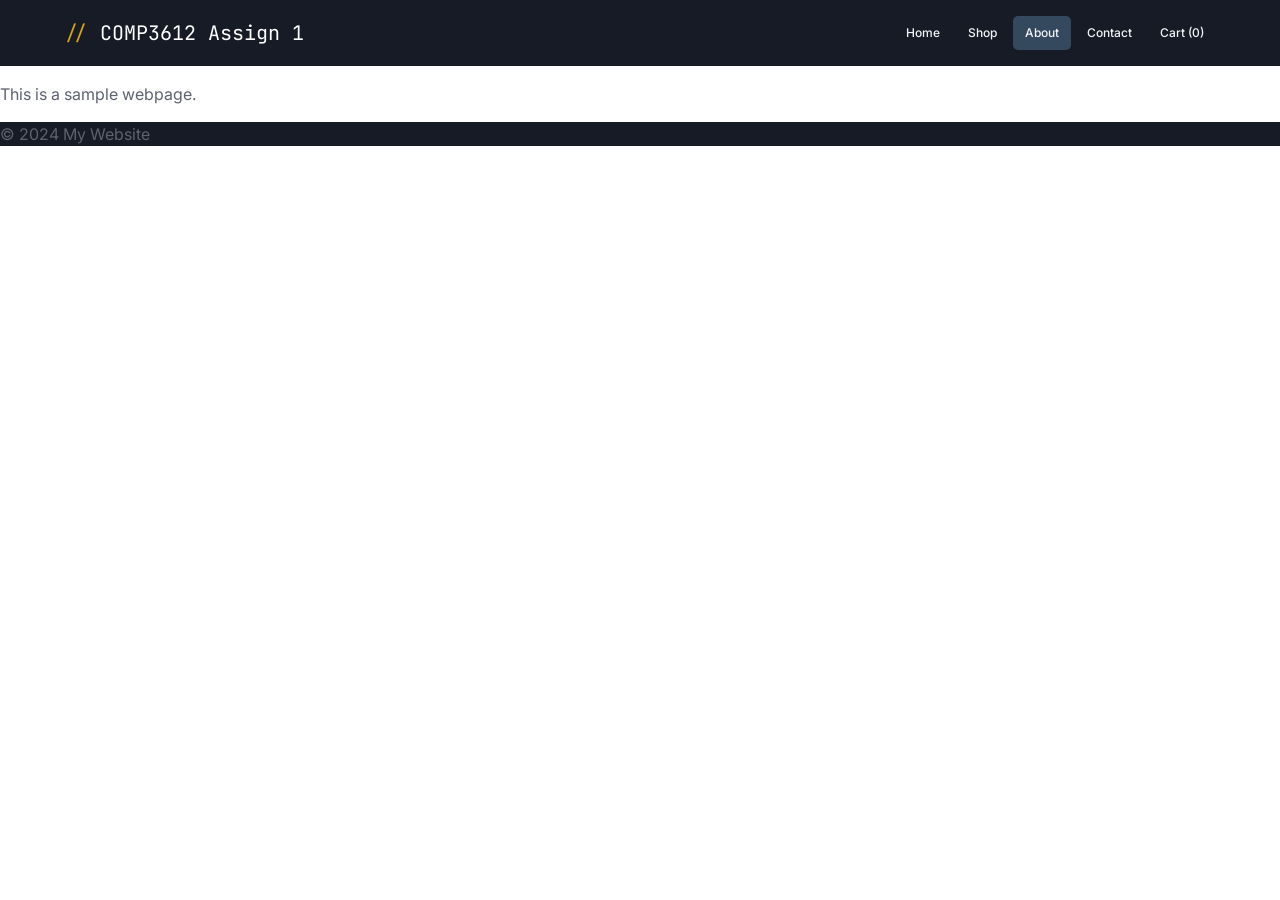
==== about.html @ 631d1401 "header complete" ====
<!DOCTYPE html>
<html lang="en">  

<head>
    <meta charset="utf-8">
    <meta name="viewport" content="width=device-width, initial-scale=1.0">
    <title>Fashion for Computer Scientists</title>

    <!-- Google Fonts -->
    <link rel="preconnect" href="https://fonts.googleapis.com">
    <link rel="preconnect" href="https://fonts.gstatic.com" crossorigin>
    <link href="https://fonts.googleapis.com/css2?family=Inter:wght@400;500;600&family=JetBrains+Mono&family=Source+Serif+4:wght@600&display=swap" rel="stylesheet">

    <link rel="stylesheet" href="styles.css">
</head>

<body>
    <header class="site-header">
        <div class = "container">
            <p class="logo"><span class="logo-slashes">// </span>COMP3612 Assign 1</p>
            <nav class="site-nav">
                <ul>
                    <li><a href="index.html" >Home</a></li>
                    <li><a href="#">Shop</a></li>
                    <li><a href="about.html" aria-current="page">About</a></li>
                    <li><a href="#">Contact</a></li>
                    <li><a href="#">Cart (0)</a></li>
                </ul>
            </nav>
        </div>
    </header>
    
    <main>
        <p>This is a sample webpage.</p>
    </main>

    <footer>
        <p>&copy; 2024 My Website</p>
    </footer>
</body>

</html>
---- styles.css ----
/* Google Fonts: https://fonts.google.com (Inter, JetBrains Mono, Source Serif 4) */

:root {
    --blue-black: #11111A;
    --darkest-blue: #171B26;
    --dark-blue: #272D3F;
    --medium-blue: #2B3040;
    --lighter-blue: #34495E;
    --blue-gray: #A7ACC1;
    --medium-gray: #5D626E;
    --lightest-gray: #F3F4F7;
    --white: #FFFFFF;
    --emphasis-yellow: #D6A419;
    --complimentary-green: #206557;
}

*, *::before, *::after {
    box-sizing: border-box;
}

body {
    margin: 0;
    font-family: "Inter", Arial, sans-serif;
    line-height: 1.5;
    color: var(--medium-gray);
}

h1, h2 {
     margin: 0;
    font-family: "Source Serif 4", Georgia, "Times New Roman", serif;;
    line-height: 1.2;
}

h3 {
    margin: 0;
}

ul {
    list-style: none; margin: 0; padding: 0;
}

a {
    text-decoration: none;
}

.container {
    max-width: 1200px;
    margin: 0 auto;
    padding: 0 1.5rem;
}

.site-header {
    background-color: var(--darkest-blue);
}

.site-header .container {
    display: flex;
    align-items: center;
    justify-content: space-between;    /* separates elements inside container */
    
    padding-top: 1rem;
    padding-bottom: 1rem;
}

.logo {
    margin: 0;
    font-family: "JetBrains Mono", "Courier New", monospace;
    font-size: 1.25rem;
    color: var(--white);
}

.logo-slashes {
    color: var(--emphasis-yellow);
}

.site-nav ul {
    display: flex;
    gap: 0.25rem;                    /* space between nav links */
}

.site-nav a {
    display: block;                  /* to help with padding and border radius */
    padding: 0.5rem .75rem;
    font-size: 0.75em;
    font-weight: 500;
    color: var(--lightest-gray);
    border-radius: 5px;
}

.site-nav a[aria-current="page"] {
    background-color: var(--lighter-blue);
}

.site-nav a:hover {
    background-color: var(--emphasis-yellow);
}

footer {
    background-color: var(--darkest-blue);
}
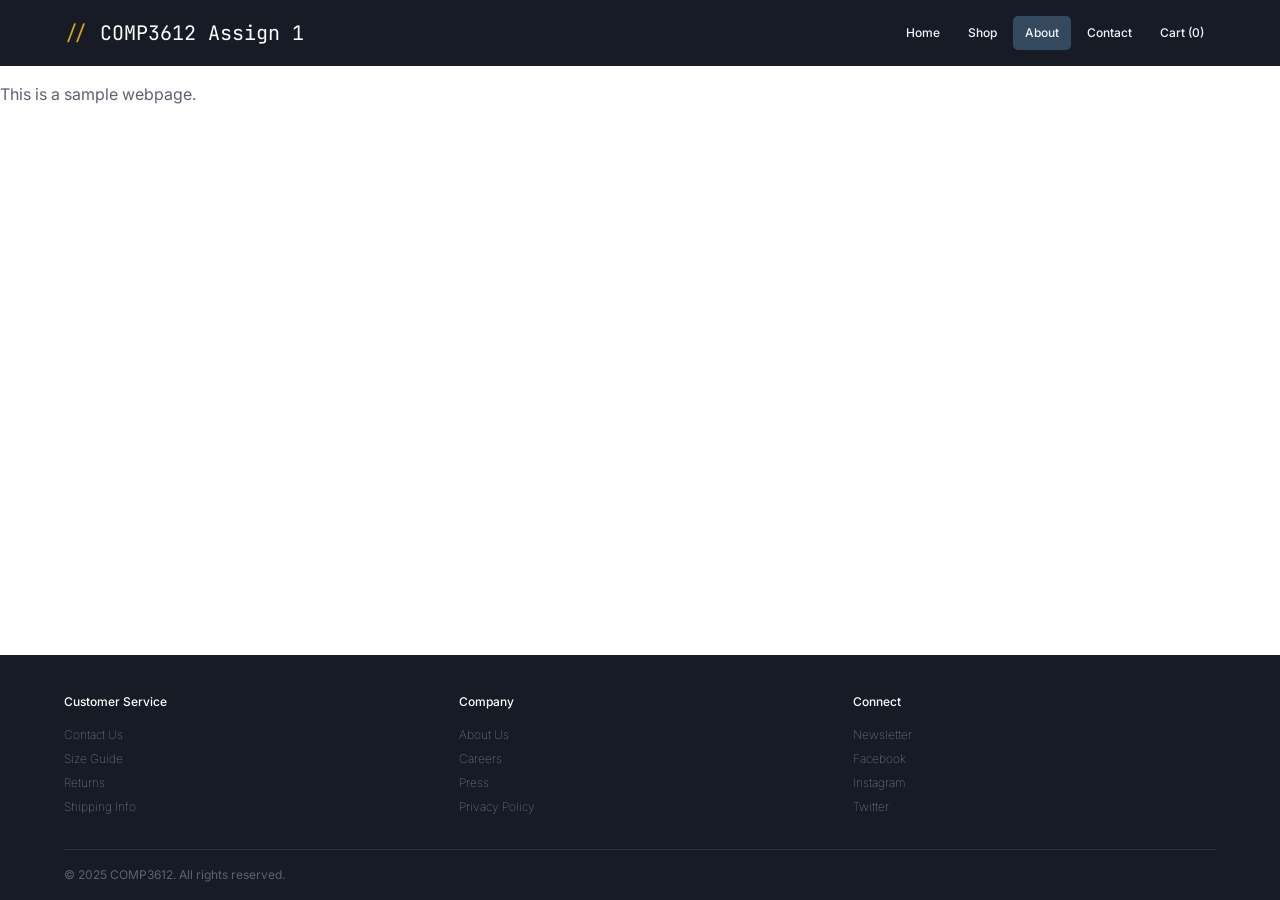
==== commit b3488893: "added footer to about and product pages and updated pg titles" ====
--- a/about.html
+++ b/about.html
@@ -4,7 +4,7 @@
 <head>
     <meta charset="utf-8">
     <meta name="viewport" content="width=device-width, initial-scale=1.0">
-    <title>Fashion for Computer Scientists</title>
+    <title>About COMP3612 Assign 1</title>
 
     <!-- Google Fonts -->
     <link rel="preconnect" href="https://fonts.googleapis.com">
@@ -34,8 +34,44 @@
         <p>This is a sample webpage.</p>
     </main>
 
-    <footer>
-        <p>&copy; 2024 My Website</p>
+    <footer class="site-footer">
+        <div class="container">
+            <div class="footer-columns">
+                <section class="footer-column">
+                    <h2>Customer Service</h2>
+                    <ul>
+                        <li><a href="#">Contact Us</a></li>
+                        <li><a href="#">Size Guide</a></li>
+                        <li><a href="#">Returns</a></li>
+                        <li><a href="#">Shipping Info</a></li>
+                    </ul>
+                </section>
+
+                <section class="footer-column">
+                    <h2>Company</h2>
+                    <ul>
+                        <li><a href="#">About Us</a></li>
+                        <li><a href="#">Careers</a></li>
+                        <li><a href="#">Press</a></li>
+                        <li><a href="#">Privacy Policy</a></li>
+                    </ul>
+                </section>
+
+                <section class="footer-column">
+                    <h2>Connect</h2>
+                    <ul>
+                        <li><a href="#">Newsletter</a></li>
+                        <li><a href="#">Facebook</a></li>
+                        <li><a href="#">Instagram</a></li>
+                        <li><a href="#">Twitter</a></li>
+                    </ul>
+                </section>
+            </div>
+
+            <p class = "copyright">
+                &copy; 2025 COMP3612. All rights reserved.
+            </p>
+        </div>
     </footer>
 </body>
 
--- a/styles.css
+++ b/styles.css
@@ -23,11 +23,15 @@
     font-family: "Inter", Arial, sans-serif;
     line-height: 1.5;
     color: var(--medium-gray);
+
+    display: grid;
+    grid-template-rows: auto 1fr auto;   /* 1fr will make main content fill available space */
+    min-height: 100vh;                   /* makes the bodyat least the full window height */
 }
 
 h1, h2 {
      margin: 0;
-    font-family: "Source Serif 4", Georgia, "Times New Roman", serif;;
+    font-family: "Source Serif 4", Georgia, "Times New Roman", serif;
     line-height: 1.2;
 }
 
@@ -95,6 +99,40 @@
     background-color: var(--emphasis-yellow);
 }
 
-footer {
+.site-footer {
     background-color: var(--darkest-blue);
+    color: var(--medium-gray);
+    padding: 2.5rem 0 1.0rem;
+}
+
+.footer-columns {
+    display: grid;
+    grid-template-columns: repeat(3, 1fr);
+    gap: 2rem;
+}
+
+.footer-column h2 {
+    font-family: "Inter", Arial, sans-serif;
+    font-size: .75rem;
+    font-weight: 500;
+    color: var(--white);
+    margin-bottom: .75rem;
+}
+
+.footer-column a {
+    font-size: .75rem;
+    font-weight: 100;
+    color: var(--blue-gray);
+}
+
+.footer-column a:hover {
+    color: var(--emphasis-yellow);
+}
+
+.copyright {
+    border-top: 1px solid var(--medium-blue);
+    font-size: .75rem;
+    color: var(--medium-gray);
+    margin: 2rem 0 0;
+    padding-top: 1rem;
 }
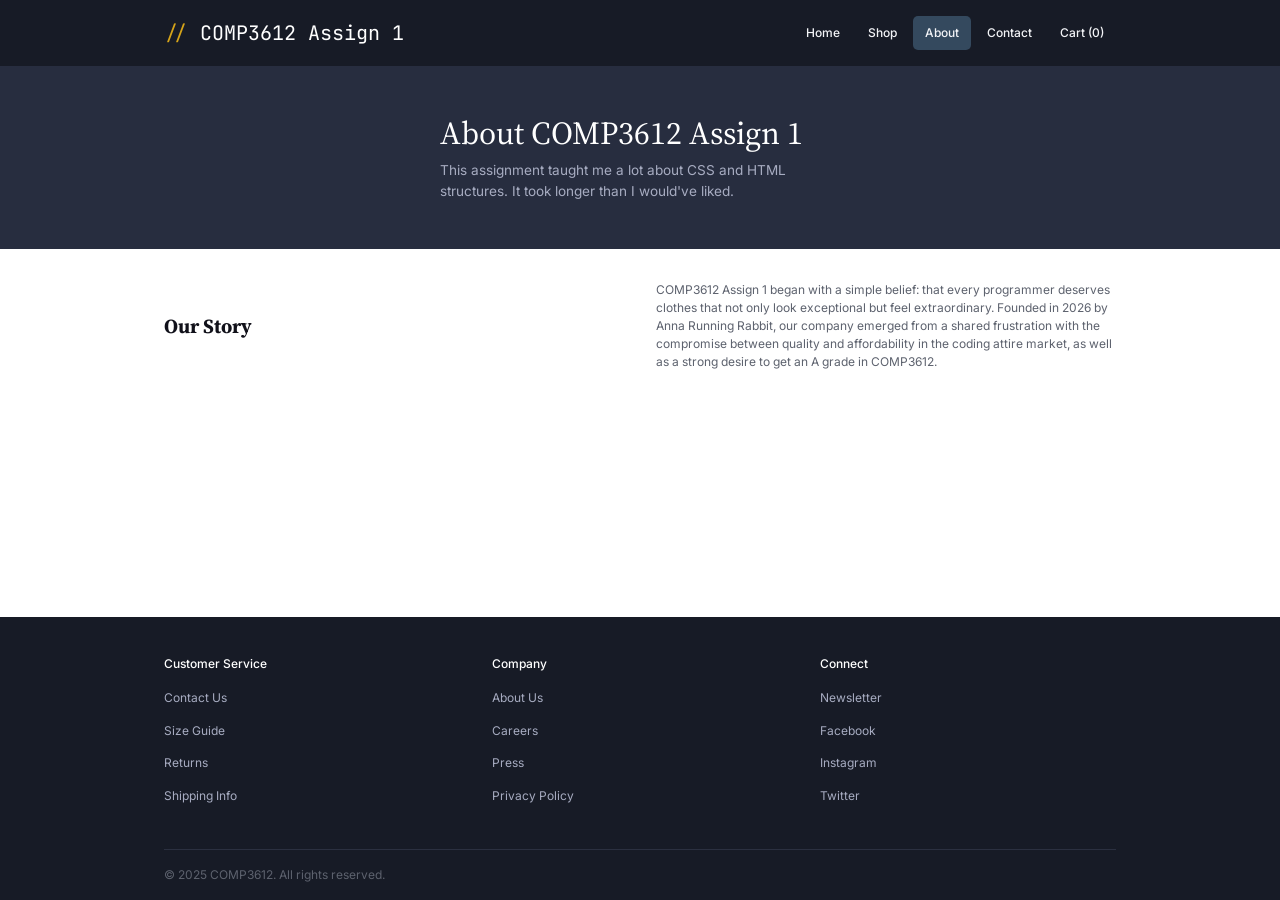
==== commit d3073ff0: "working on about page" ====
--- a/about.html
+++ b/about.html
@@ -9,9 +9,25 @@
     <!-- Google Fonts -->
     <link rel="preconnect" href="https://fonts.googleapis.com">
     <link rel="preconnect" href="https://fonts.gstatic.com" crossorigin>
-    <link href="https://fonts.googleapis.com/css2?family=Inter:wght@400;500;600&family=JetBrains+Mono&family=Source+Serif+4:wght@600&display=swap" rel="stylesheet">
+    <link href="https://fonts.googleapis.com/css2?family=Inter:wght@400;500;600&family=JetBrains+Mono&family=Source+Serif+4:wght@400;600&display=swap" rel="stylesheet">
 
     <link rel="stylesheet" href="styles.css">
+
+    <!-- 
+    IMAGE ATTRIBUTIONS & CITATIONS
+    -------------------------------------------------------------------------------------------------------------------
+    All product images in this project were generated using Google Gemini AI (October 2026) using the provided
+    assignment images, and the following prompt: 
+        "Can you create a female clothing article equivalent image to the one I've provided? Your created image should
+         be the same size and color scheme, with the same category of clothing (ex. sweater should stay a sweater,
+         shoes should stay shoes, etc.). But, the product should be updated to what would be sold in the female
+         category of the store."
+
+    1. 003-small-front.png  -> sweater
+    2. 008-small-front.png  -> shoes
+    3. 011-small-front.png  -> skirt
+    4. 009-small-front.png  -> cardigan
+    -->
 </head>
 
 <body>
@@ -20,7 +36,7 @@
             <p class="logo"><span class="logo-slashes">// </span>COMP3612 Assign 1</p>
             <nav class="site-nav">
                 <ul>
-                    <li><a href="index.html" >Home</a></li>
+                    <li><a href="index.html">Home</a></li>
                     <li><a href="#">Shop</a></li>
                     <li><a href="about.html" aria-current="page">About</a></li>
                     <li><a href="#">Contact</a></li>
@@ -31,7 +47,22 @@
     </header>
     
     <main>
-        <p>This is a sample webpage.</p>
+        <section class="about-banner">
+            <div class="container">
+                <div class="about-banner-content">
+                    <h1> About COMP3612 Assign 1</h1>
+                    <p>This assignment taught me a lot about CSS and HTML structures. It took longer than I would've liked.</p>
+                </div>
+            </div>
+        </section>
+
+        <section class="story-section about-para">
+            <div class="container story-layout">
+                <h2>Our Story</h2>
+                <p>COMP3612 Assign 1 began with a simple belief: that every programmer deserves clothes that not only look exceptional but feel extraordinary. Founded in 2026 by Anna Running Rabbit, our company emerged from a shared frustration with the compromise between quality and affordability in the coding attire market, as well as a strong desire to get an A grade in COMP3612.</p>
+            </div>
+        </section>
+
     </main>
 
     <footer class="site-footer">
--- a/styles.css
+++ b/styles.css
@@ -8,6 +8,7 @@
     --lighter-blue: #34495E;
     --blue-gray: #A7ACC1;
     --medium-gray: #5D626E;
+    --light-gray: #DADDE3;
     --lightest-gray: #F3F4F7;
     --white: #FFFFFF;
     --emphasis-yellow: #D6A419;
@@ -21,16 +22,18 @@
 body {
     margin: 0;
     font-family: "Inter", Arial, sans-serif;
+    font-size: 0.85rem;
     line-height: 1.5;
     color: var(--medium-gray);
 
     display: grid;
+    grid-template-columns: 100%;  /* ensures the columns don't get wider than the page */
     grid-template-rows: auto 1fr auto;   /* 1fr will make main content fill available space */
     min-height: 100vh;                   /* makes the bodyat least the full window height */
 }
 
 h1, h2 {
-     margin: 0;
+    margin: 0;
     font-family: "Source Serif 4", Georgia, "Times New Roman", serif;
     line-height: 1.2;
 }
@@ -48,11 +51,12 @@
 }
 
 .container {
-    max-width: 1200px;
+    max-width: 1000px;
     margin: 0 auto;
     padding: 0 1.5rem;
 }
 
+/* ----Header styles------------------------------------------------------------------------------------------------ */
 .site-header {
     background-color: var(--darkest-blue);
 }
@@ -85,7 +89,7 @@
 .site-nav a {
     display: block;                  /* to help with padding and border radius */
     padding: 0.5rem .75rem;
-    font-size: 0.75em;
+    font-size: 0.75rem;
     font-weight: 500;
     color: var(--lightest-gray);
     border-radius: 5px;
@@ -99,6 +103,7 @@
     background-color: var(--emphasis-yellow);
 }
 
+/* ----Footer styles------------------------------------------------------------------------------------------------ */
 .site-footer {
     background-color: var(--darkest-blue);
     color: var(--medium-gray);
@@ -116,12 +121,15 @@
     font-size: .75rem;
     font-weight: 500;
     color: var(--white);
-    margin-bottom: .75rem;
+    margin-bottom: 1rem;
+}
+
+.footer-column li {
+    margin-bottom: 0.75rem;
 }
 
 .footer-column a {
-    font-size: .75rem;
-    font-weight: 100;
+    font-size: 0.75rem;
     color: var(--blue-gray);
 }
 
@@ -135,4 +143,219 @@
     color: var(--medium-gray);
     margin: 2rem 0 0;
     padding-top: 1rem;
+}
+
+/* ----Home banner styles------------------------------------------------------------------------------------------- */
+.home-banner {
+    position: relative;
+    overflow: hidden;
+    background-color: var(--dark-blue);
+    padding: 5rem 0;      /* top/bottom left/right */
+}
+
+.home-banner-content {
+    position: relative;
+    max-width: 25rem;
+    margin: 0 auto;           /* sets top/bottom to 0 and splits left/right evenly to center*/
+}
+
+.home-banner-content h1 {
+    font-size: 2.75rem;
+    font-weight: 400;
+    color: var(--white);
+}
+
+.home-banner-content p {
+    font-size: 0.85rem;
+    color: var(--blue-gray);
+    margin: 1rem 0 1.5rem;         /* top right/left bottom */
+}
+
+.shop-button {
+    font-size: 0.75rem;
+    font-weight: 600;
+    color: var(--blue-black);
+    display: inline-block;
+    background-color: var(--emphasis-yellow);
+    padding: 0.75rem 1.5rem;
+    border-radius: 3px;
+}
+
+.shop-button:hover {
+    background-color: var(--white);
+}
+
+/* ----Feature product styles--------------------------------------------------------------------------------------- */
+.feature-products {
+    background-color: var(--lightest-gray);
+    padding: 2.5rem 0;
+}
+
+.feature-products h2 {
+    font-size: 1.25rem;
+    color: var(--blue-black);
+    margin-bottom: 1rem;
+}
+
+.product-list {
+    display: grid;
+    grid-template-columns: repeat(4, 1fr);    /* 4 equal columns */
+    gap: 1.5rem;
+}
+
+.product-card {
+    border: 1px solid var(--light-gray);
+    border-radius: 5px;
+}
+
+.product-card:hover {
+    border: 1px solid var(--blue-black);
+    border-radius: 5px;
+}
+
+.product-card figure {
+    border-top: 3px solid var(--complimentary-green);
+    margin: 0;
+    padding: 3rem 1.75rem;
+    border-radius: 5px;
+}
+
+.product-card:hover figure {
+    border-top-color: var(--emphasis-yellow);
+    border-radius: 5px;
+}
+
+.product-card img{
+    display: block;
+    width: 100%;
+    max-width: 180px;
+    height: auto;
+    margin: 0 auto;
+}
+
+.product-info {
+    padding: 1rem;
+    background-color: var(--white);
+    border-radius: 5px;
+}
+
+.product-info h3 {
+    font-size: 0.75rem;
+    color: var(--blue-black);
+}
+
+.product-price {
+    font-family: "JetBrains Mono", "Courier New", monospace;
+    font-size: 0.75rem;
+    color: var(--medium-gray);
+    margin: 0.25rem 0 0.75rem;
+}
+
+.details-button {
+    display: block;
+    color: var(--blue-black);
+    font-size: 0.75rem;
+    font-weight: 600;
+    text-align: center;
+    padding: 0.5rem;
+    border: 2px solid var(--blue-black);
+    border-radius: 3px;
+}
+
+.product-card:hover .details-button {
+    background-color: var(--blue-black);
+    color: var(--white);
+}
+
+/* ----Why us styles--------------------------------------------------------------------------------------- */
+.why-us {
+    padding: 2.5rem 0;
+    border-top:1px solid var(--light-gray);
+}
+
+.why-us h2 {
+    font-size: 1.5rem;
+    color: var(--blue-black);
+    margin-bottom: 1rem;
+}
+
+.why-us p {
+    max-width: 35rem;
+    margin: 0 0 1rem;
+}
+
+/* ----About banner styles------------------------------------------------------------------------------------------ */
+.about-banner {
+    position: relative;
+    background-color: var(--dark-blue);
+    padding: 3rem 0;
+}
+
+.about-banner-content{
+    max-width: 25rem;
+    margin: 0 auto;
+}
+
+.about-banner-content h1 {
+    font-size: 2rem;
+    font-weight: 400;
+    color: var(--white)
+}
+
+.about-banner-content p {
+    margin: 0.5rem 0 0;
+    color: var(--blue-gray);
+}
+
+* ----Our story styles----------------------------------------------------------------------------------------------- */
+.story-section {
+    padding: 2.5rem 0;
+    border-top: 1px solid var(--light-gray);
+    background-color: var(--lightest-gray);
+}
+
+.story-section h2 {
+    font-size: 1.25rem;
+    color: var(--blue-black);
+}
+
+.about-para {
+    padding: 2rem 0;
+}
+
+.story-layout {
+    display: grid;
+    grid-template-columns: 1fr 1fr;
+    gap: 2rem;
+    align-items: center;
+}
+
+.story-layout p {
+    font-size: 0.75rem;
+    margin: 0;
+}
+
+/* ----Media queries------------------------------------------------------------------------------------------------ */
+@media (max-width: 900px) {
+    .product-list {
+        grid-template-columns: repeat(2, 1fr);
+        max-width: 31.5rem;    /* two 15rem cards + 1.5rem gap */
+        margin: 0 auto;
+    }
+}
+
+@media (max-width: 600px) {
+    .product-list {
+        grid-template-columns: 1fr;
+        max-width: 15rem;      /* one 15rem card */
+    }
+
+    .footer-columns {
+        grid-template-columns: 1fr;
+    }
+
+    .site-header .container {
+        flex-direction: column;
+        gap: 0.75rem;
+    }
 }
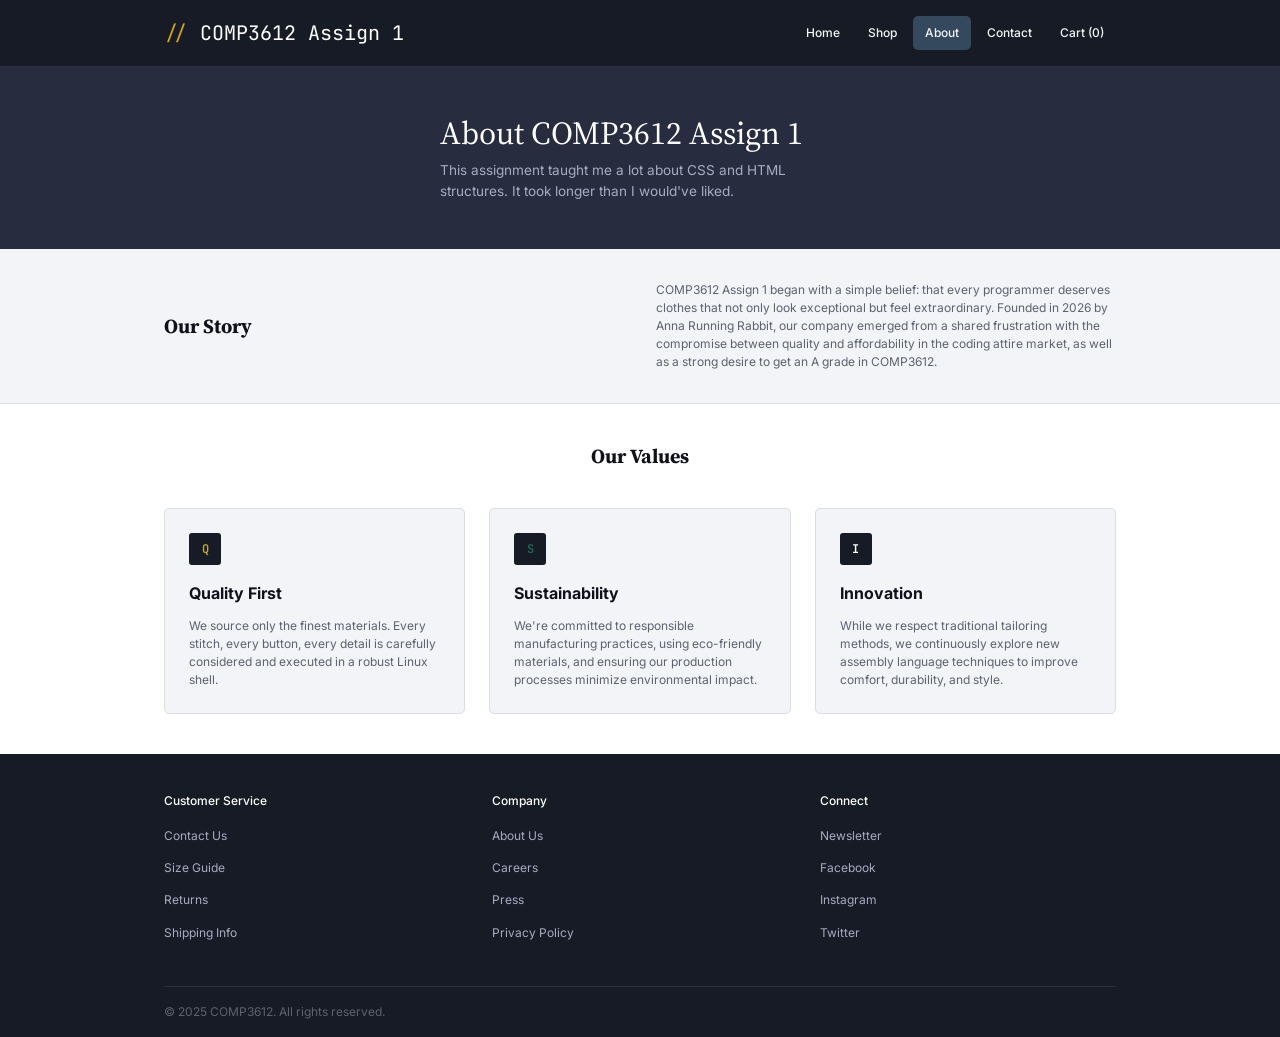
==== commit 542bd1d1: "story and values section done" ====
--- a/about.html
+++ b/about.html
@@ -47,7 +47,7 @@
     </header>
     
     <main>
-        <section class="about-banner">
+        <section class="about-pg-banner">
             <div class="container">
                 <div class="about-banner-content">
                     <h1> About COMP3612 Assign 1</h1>
@@ -56,11 +56,43 @@
             </div>
         </section>
 
-        <section class="story-section about-para">
+        <section class="about-section story-section">
             <div class="container story-layout">
                 <h2>Our Story</h2>
                 <p>COMP3612 Assign 1 began with a simple belief: that every programmer deserves clothes that not only look exceptional but feel extraordinary. Founded in 2026 by Anna Running Rabbit, our company emerged from a shared frustration with the compromise between quality and affordability in the coding attire market, as well as a strong desire to get an A grade in COMP3612.</p>
             </div>
+        </section>
+
+        <section class="about-section values-section">
+            <div class="container">
+                <h2>Our Values</h2>
+                <ul class="values-list">
+                    <li>
+                        <article class="value-card">
+                            <span class="value-icon value-icon-quality" aria-hidden="true">Q</span>
+                            <h3>Quality First</h3>
+                            <p>We source only the finest materials. Every stitch, every button, every detail is carefully considered and executed in a robust Linux shell.</p>
+                        </article>
+                    </li>
+                    
+                    <li>
+                        <article class="value-card">
+                            <span class="value-icon value-icon-sustain" aria-hidden="true">S</span>
+                            <h3>Sustainability</h3>
+                            <p>We're committed to responsible manufacturing practices, using eco-friendly materials, and ensuring our production processes minimize environmental impact.</p>
+                        </article>
+                    </li>
+                    
+                    <li>
+                        <article class="value-card">
+                            <span class="value-icon value-icon-innovat" aria-hidden="true">I</span>
+                            <h3>Innovation</h3>
+                            <p>While we respect traditional tailoring methods, we continuously explore new assembly language techniques to improve comfort, durability, and style.</p>
+                        </article>
+                    </li>
+                </ul>
+            </div>
+
         </section>
 
     </main>
--- a/styles.css
+++ b/styles.css
@@ -285,7 +285,7 @@
 }
 
 /* ----About banner styles------------------------------------------------------------------------------------------ */
-.about-banner {
+.about-pg-banner {
     position: relative;
     background-color: var(--dark-blue);
     padding: 3rem 0;
@@ -307,20 +307,21 @@
     color: var(--blue-gray);
 }
 
-* ----Our story styles----------------------------------------------------------------------------------------------- */
-.story-section {
+/* ----about section styles----------------------------------------------------------------------------------------- */
+.about-section {
     padding: 2.5rem 0;
     border-top: 1px solid var(--light-gray);
+}
+
+.about-section h2 {
+    font-size: 1.25rem;
+    color: var(--blue-black);
+}
+
+.story-section {
     background-color: var(--lightest-gray);
-}
-
-.story-section h2 {
-    font-size: 1.25rem;
-    color: var(--blue-black);
-}
-
-.about-para {
     padding: 2rem 0;
+    border-top: none;
 }
 
 .story-layout {
@@ -333,6 +334,62 @@
 .story-layout p {
     font-size: 0.75rem;
     margin: 0;
+}
+
+/* ----Values section styles-------------------------------------------------------------------------------------------- */
+.values-section h2{
+    text-align: center;
+    margin-bottom:2.5rem;
+}
+
+.values-list {
+    display: grid;
+    grid-template-columns: repeat(3, 1fr);
+    gap: 1.5rem;
+}
+
+.value-card {
+    height: 100%;
+    padding: 1.5rem;
+    background-color: var(--lightest-gray);
+    border: 1px solid var(--light-gray);
+    border-radius: 5px;
+}
+
+.value-icon {
+    display: grid;
+    place-items: center;
+    width: 2rem;
+    height: 2rem;
+    margin-bottom: 1rem;
+    background-color: var(--darkest-blue);
+    border-radius: 3px;
+    font-family: "JetBrains Mono", "Courier New", monospace;
+    font-size: 0.75rem;
+    font-weight: 600;
+}
+
+.value-icon-quality {
+    color: var(--emphasis-yellow);
+}
+
+.value-icon-sustain {
+    color: var(--complimentary-green);
+}
+
+.value-icon-innovat {
+    color: var(--white);
+}
+
+.value-card h3 {
+    font-size: 1rem;
+    color: var(--blue-black);
+    margin-bottom: 0.75rem;
+}
+
+.value-card p {
+    margin: 0;
+    font-size: 0.75rem;
 }
 
 /* ----Media queries------------------------------------------------------------------------------------------------ */
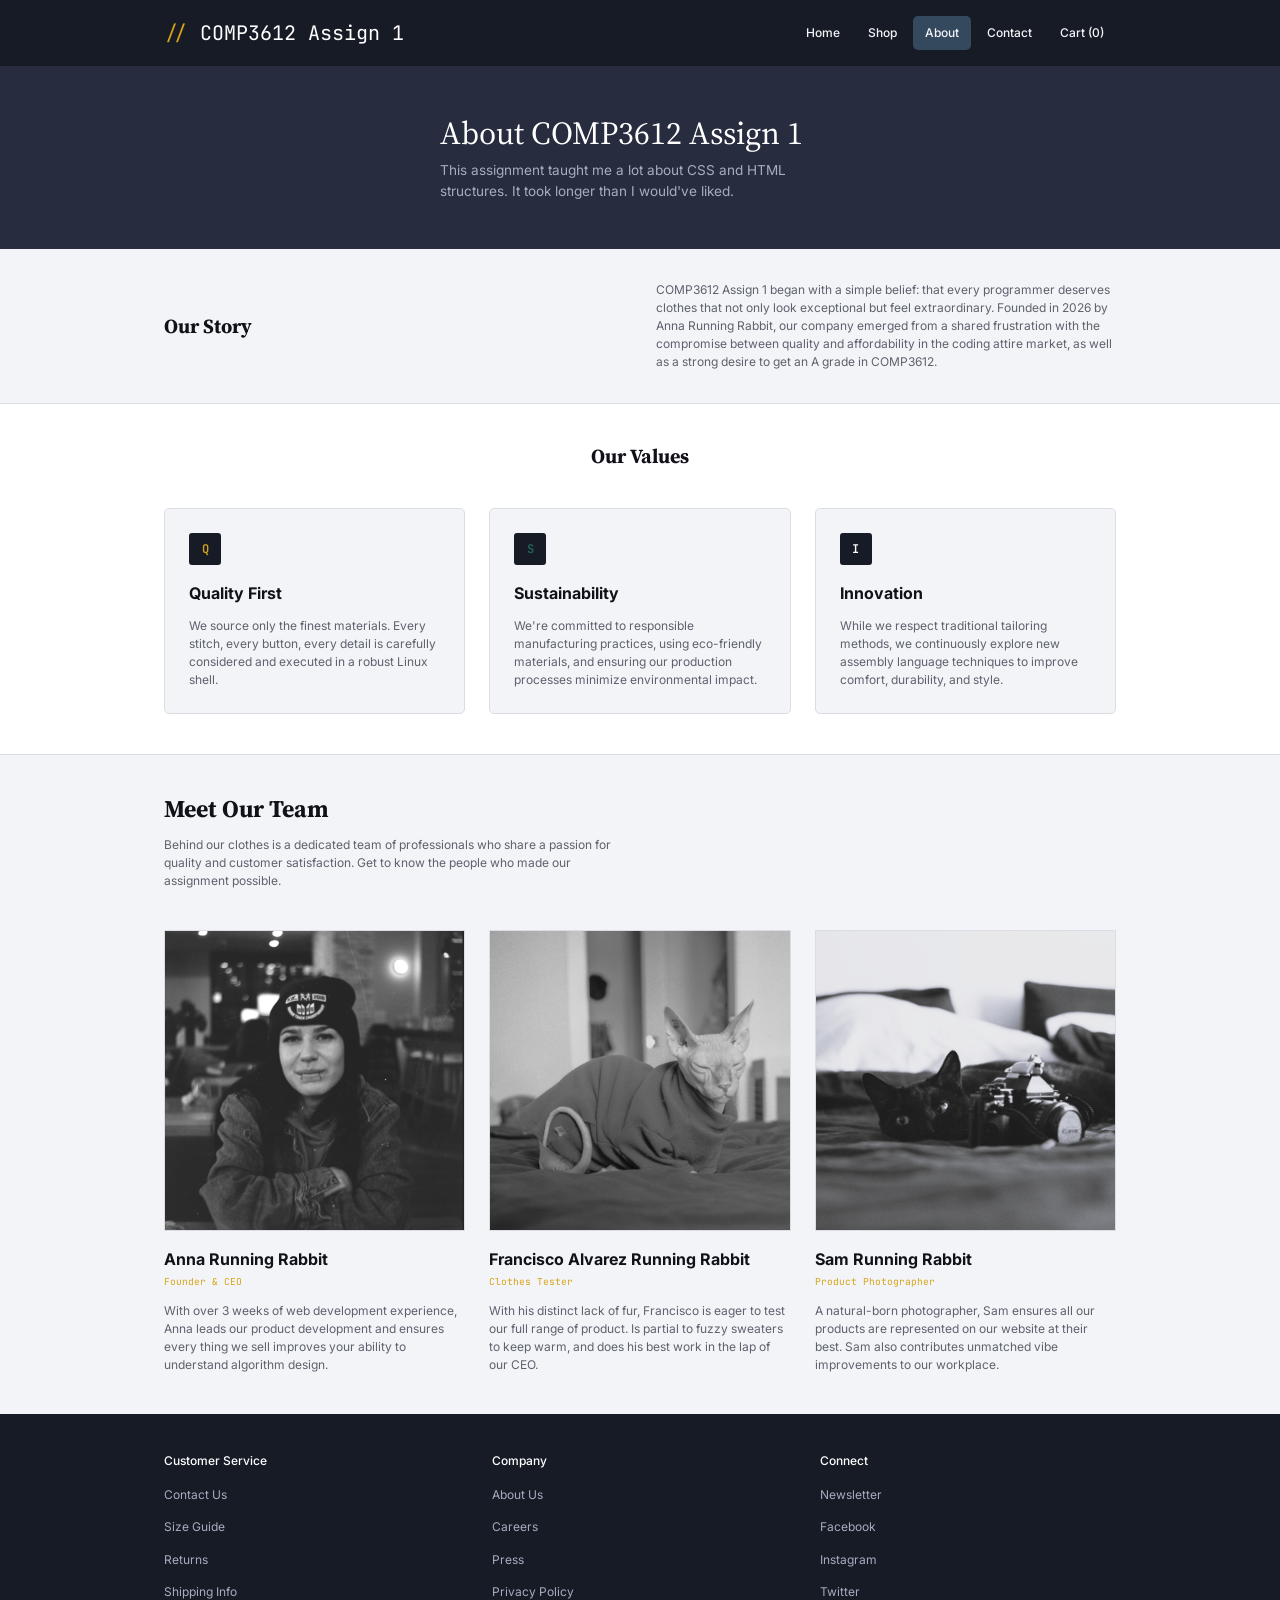
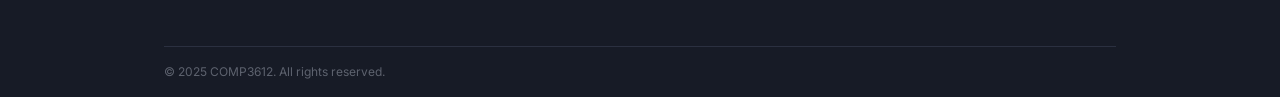
==== commit fded75bc: "done team members section" ====
--- a/about.html
+++ b/about.html
@@ -92,6 +92,49 @@
                     </li>
                 </ul>
             </div>
+        </section>
+
+        <section class="about-section team-section">
+            <div class="container">
+                <h2>Meet Our Team</h2>
+                <p class="team-intro">
+                    Behind our clothes is a dedicated team of professionals who share a passion for quality and customer satisfaction. Get to know the people who made our assignment possible.
+                </p>
+                <ul class="team-list">
+                    <li>
+                        <article class="team-member">
+                            <figure>
+                                <img src="images/Me.png" alt="Founder and CEO">
+                            </figure>
+                            <h3>Anna Running Rabbit</h3>
+                            <p class="team-role">Founder &amp; CEO</p>
+                            <p class="member-bio">With over 3 weeks of web development experience, Anna leads our product development and ensures every thing we sell improves your ability to understand algorithm design.</p>
+                        </article>
+                    </li>
+
+                    <li>
+                        <article class="team-member">
+                            <figure>
+                                <img src="images/Cisco.png" alt="Clothing Tester">
+                            </figure>
+                            <h3>Francisco Alvarez Running Rabbit</h3>
+                            <p class="team-role">Clothes Tester</p>
+                            <p class="member-bio">With his distinct lack of fur, Francisco is eager to test our full range of product. Is partial to fuzzy sweaters to keep warm, and does his best work in the lap of our CEO.</p>
+                        </article>
+                    </li>
+
+                    <li>
+                        <article class="team-member">
+                            <figure>
+                                <img src="images/Sam.png" alt="Product Photographer">
+                            </figure>
+                            <h3>Sam Running Rabbit</h3>
+                            <p class="team-role">Product Photographer</p>
+                            <p class="member-bio">A natural-born photographer, Sam ensures all our products are represented on our website at their best. Sam also contributes unmatched vibe improvements to our workplace.</p>
+                        </article>
+                    </li>
+                </ul>
+            </div>            
 
         </section>
 
--- a/styles.css
+++ b/styles.css
@@ -307,7 +307,7 @@
     color: var(--blue-gray);
 }
 
-/* ----about section styles----------------------------------------------------------------------------------------- */
+/* ----About section styles----------------------------------------------------------------------------------------- */
 .about-section {
     padding: 2.5rem 0;
     border-top: 1px solid var(--light-gray);
@@ -336,7 +336,7 @@
     margin: 0;
 }
 
-/* ----Values section styles-------------------------------------------------------------------------------------------- */
+/* ----Values section styles---------------------------------------------------------------------------------------- */
 .values-section h2{
     text-align: center;
     margin-bottom:2.5rem;
@@ -392,6 +392,57 @@
     font-size: 0.75rem;
 }
 
+/* ----Meet our team section---------------------------------------------------------------------------------------- */
+.team-section {
+    background-color: var(--lightest-gray);
+}
+
+.team-section h2 {
+    font-size: 1.5rem;
+}
+
+.team-intro {
+    max-width: 28rem;
+    margin: 0.75rem 0 2.5rem;
+    font-size: 0.75rem;
+}
+
+.team-list {
+    display: grid;
+    grid-template-columns: repeat(3, 1fr);
+    gap: 1.5rem;
+}
+
+.team-member figure {
+    margin: 0 0 1rem;
+    background-color: var(--white);
+    border: 1px solid var(--light-gray);
+}
+
+.team-member img {
+    display: block;
+    width: 100%;
+    aspect-ratio: 1/1;
+    object-fit: cover;
+}
+
+.team-member h3 {
+    font-size: 1rem;
+    color: var(--blue-black)
+}
+
+.team-role {
+    margin: 0.25rem 0 0.75rem;
+    font-family: "JetBrains Mono", "Courier New", monospace;
+    font-size: 0.6rem;
+    color: var(--emphasis-yellow);
+}
+
+.member-bio {
+    margin: 0;
+    font-size: 0.75rem;
+}
+
 /* ----Media queries------------------------------------------------------------------------------------------------ */
 @media (max-width: 900px) {
     .product-list {
@@ -415,4 +466,10 @@
         flex-direction: column;
         gap: 0.75rem;
     }
+
+    .story-layout,
+    .values-list,
+    .team-list {
+        grid-template-columns: 1fr;
+    }
 }
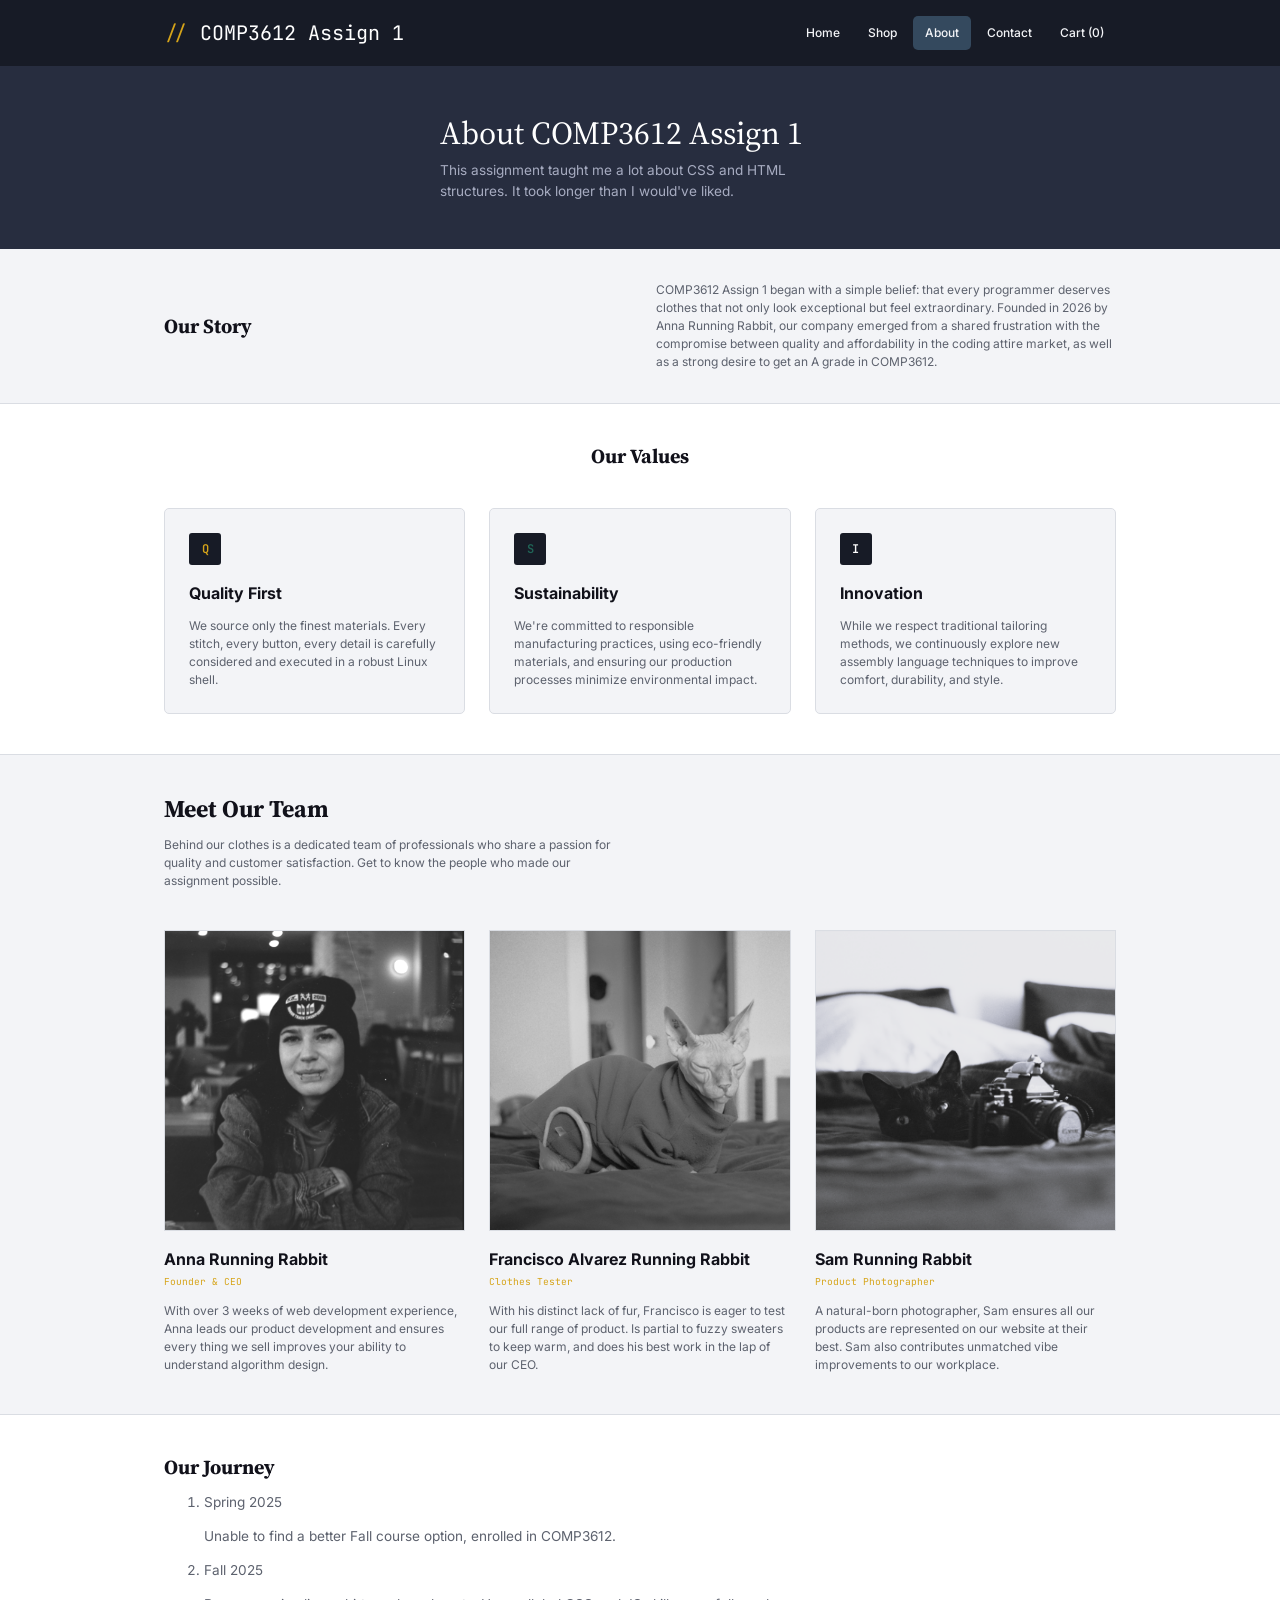
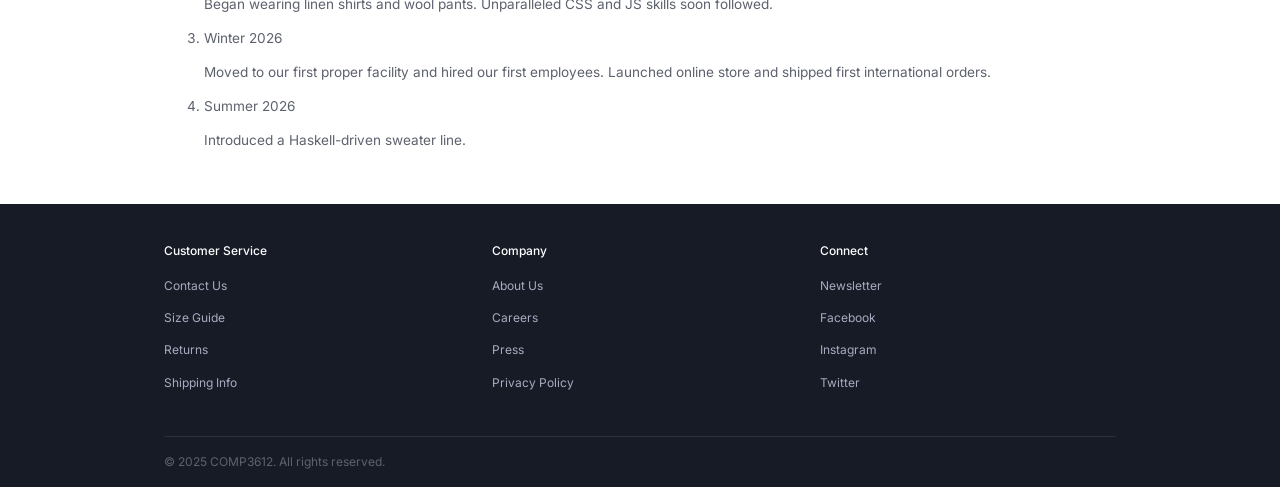
==== commit 30ead45e: "working on timeline section" ====
--- a/about.html
+++ b/about.html
@@ -12,22 +12,6 @@
     <link href="https://fonts.googleapis.com/css2?family=Inter:wght@400;500;600&family=JetBrains+Mono&family=Source+Serif+4:wght@400;600&display=swap" rel="stylesheet">
 
     <link rel="stylesheet" href="styles.css">
-
-    <!-- 
-    IMAGE ATTRIBUTIONS & CITATIONS
-    -------------------------------------------------------------------------------------------------------------------
-    All product images in this project were generated using Google Gemini AI (October 2026) using the provided
-    assignment images, and the following prompt: 
-        "Can you create a female clothing article equivalent image to the one I've provided? Your created image should
-         be the same size and color scheme, with the same category of clothing (ex. sweater should stay a sweater,
-         shoes should stay shoes, etc.). But, the product should be updated to what would be sold in the female
-         category of the store."
-
-    1. 003-small-front.png  -> sweater
-    2. 008-small-front.png  -> shoes
-    3. 011-small-front.png  -> skirt
-    4. 009-small-front.png  -> cardigan
-    -->
 </head>
 
 <body>
@@ -135,9 +119,34 @@
                     </li>
                 </ul>
             </div>            
-
         </section>
 
+        <section class="about-section journey-section">
+            <div class="container">
+                <h2>Our Journey</h2>
+                <ol class="event-dates-list">
+                    <li>
+                        <time datetime="2025">Spring 2025</time>
+                        <p>Unable to find a better Fall course option, enrolled in COMP3612.</p>
+                    </li>
+
+                    <li>
+                        <time datetime="2025">Fall 2025</time>
+                        <p>Began wearing linen shirts and wool pants. Unparalleled CSS and JS skills soon followed.</p>
+                    </li>
+
+                    <li>
+                        <time datetime="2026">Winter 2026</time>
+                        <p>Moved to our first proper facility and hired our first employees. Launched online store and shipped first international orders.</p>
+                    </li>
+
+                    <li>
+                        <time datetime="2026">Summer 2026</time>
+                        <p>Introduced a Haskell-driven sweater line.</p>
+                    </li>
+                </ol>
+            </div>
+        </section>
     </main>
 
     <footer class="site-footer">
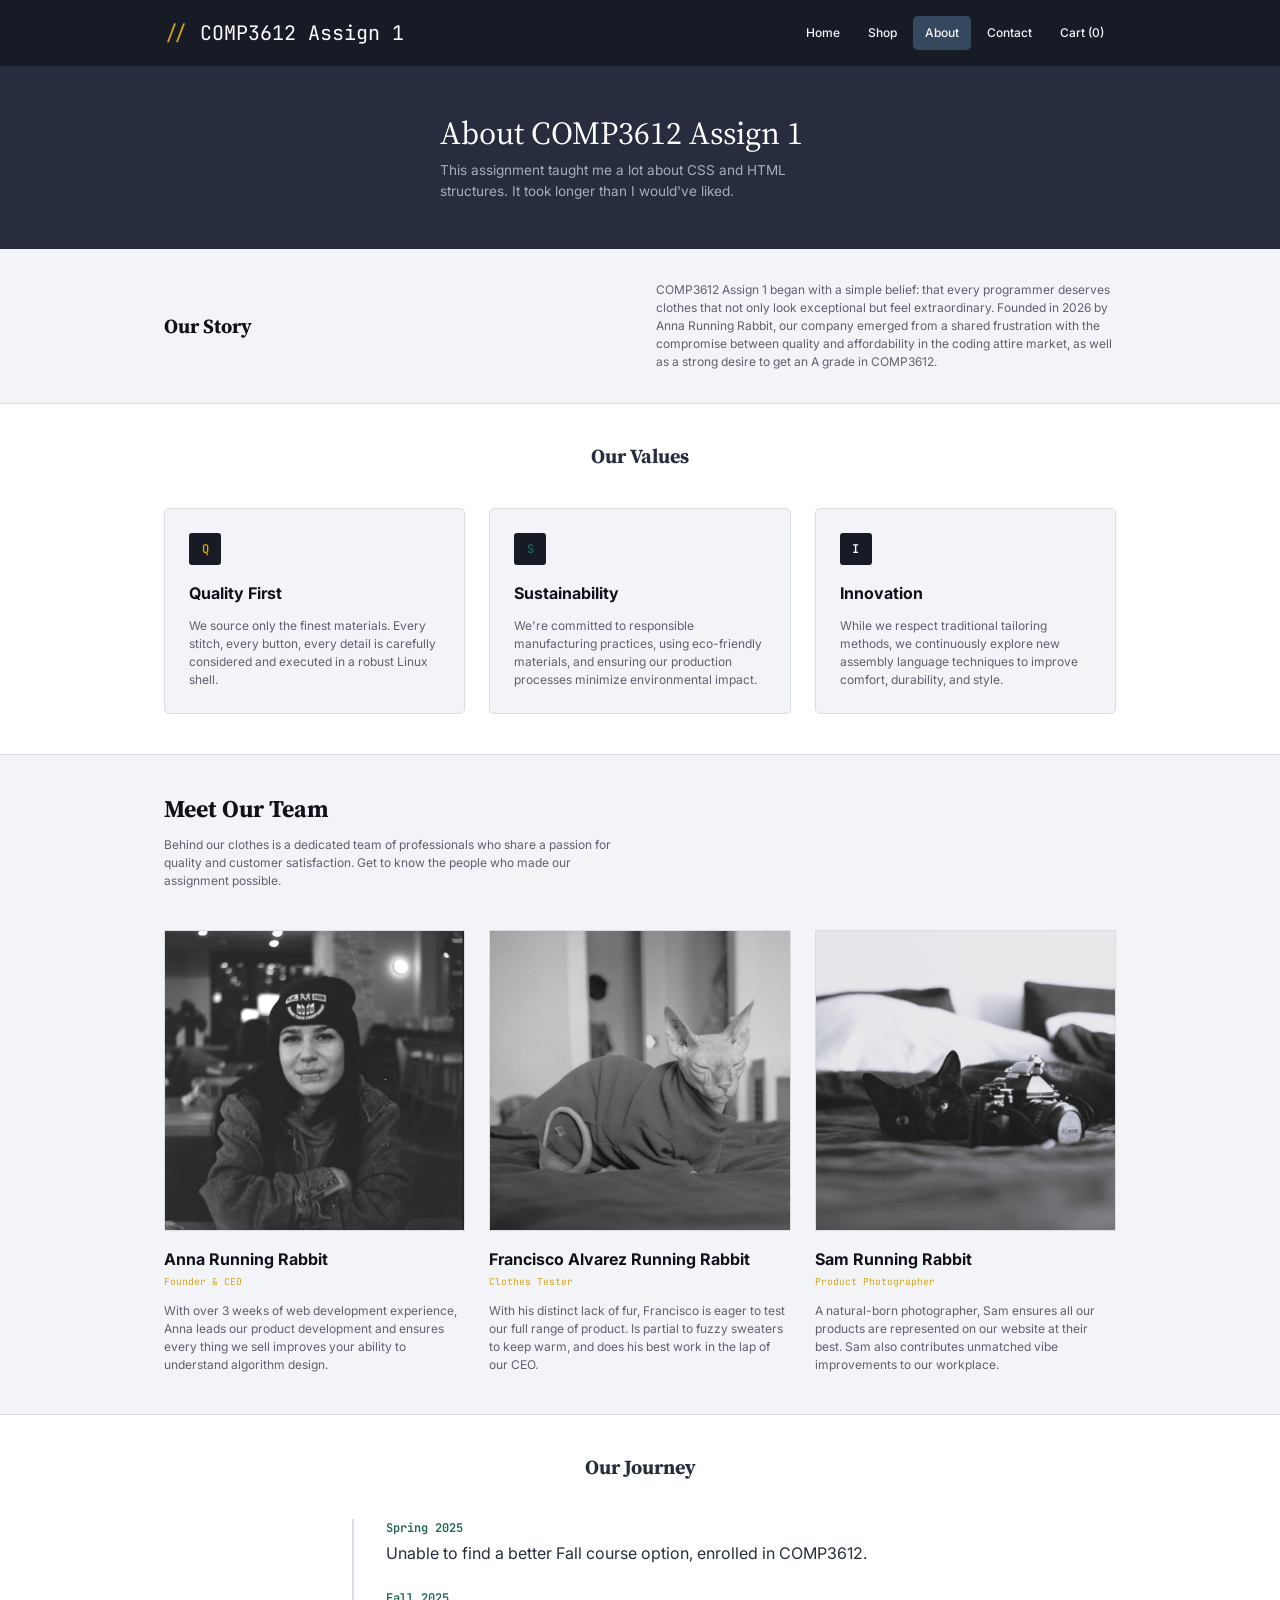
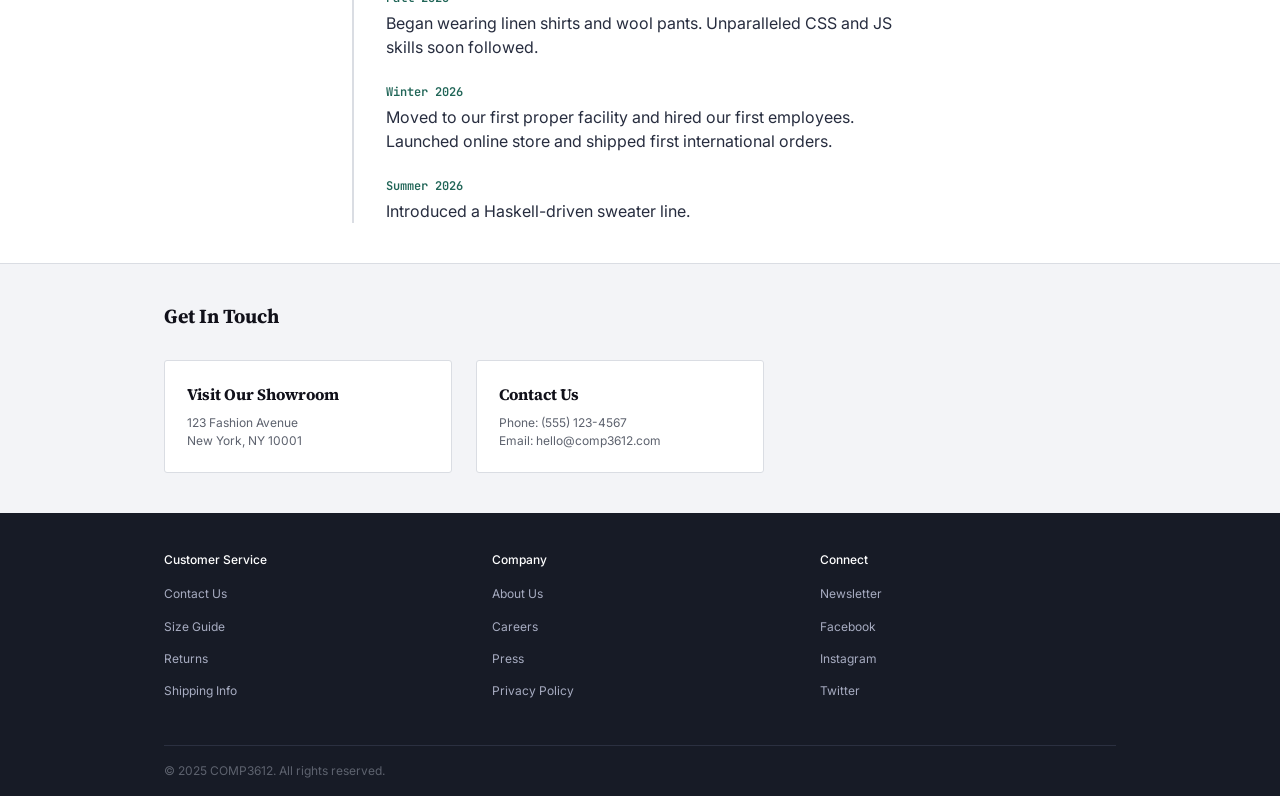
==== commit 577e7773: "finished contacts section" ====
--- a/about.html
+++ b/about.html
@@ -145,6 +145,27 @@
                         <p>Introduced a Haskell-driven sweater line.</p>
                     </li>
                 </ol>
+            </div>
+        </section>
+
+        <section class="about-section contact-section">
+            <div class="container">
+                <h2>Get In Touch</h2>
+                <ul class="contact-options">
+                    <li>
+                        <article class="contact-card">
+                            <h3>Visit Our Showroom</h3>
+                            <address>123 Fashion Avenue<br>New York, NY 10001</address>
+                        </article>
+                    </li>
+
+                    <li>
+                        <article class="contact-card">
+                            <h3>Contact Us</h3>
+                            <address>Phone: (555) 123-4567<br>Email: hello@comp3612.com</address>
+                        </article>
+                    </li>
+                </ul>
             </div>
         </section>
     </main>
--- a/styles.css
+++ b/styles.css
@@ -338,6 +338,7 @@
 
 /* ----Values section styles---------------------------------------------------------------------------------------- */
 .values-section h2{
+    color: var(--dark-blue);
     text-align: center;
     margin-bottom:2.5rem;
 }
@@ -443,6 +444,77 @@
     font-size: 0.75rem;
 }
 
+/* --- Journey Section --------------------------------------------------------------------------------------------- */
+.journey-section h2 {
+    color: var(--dark-blue);
+    text-align: center;
+    margin-bottom:2.5rem;
+}
+
+.event-dates-list {
+    display: grid;
+    gap: 1.5rem;
+    max-width: 36rem;
+    margin: 0 auto;
+    padding: 0;
+    list-style: none;    /* remove default numbers */
+    border-left: 2px solid var(--light-gray);
+}
+
+.event-dates-list li {
+    position: relative;
+    padding-left: 2rem;
+}
+
+.event-dates-list time {
+    display: block;
+    font-family: "JetBrains Mono", "Courier New", monospace;
+    color: var(--complimentary-green);
+    font-weight: 600;
+    font-size: 0.75rem;
+}
+
+.event-dates-list p {
+    color: var(--dark-blue);
+    font-size: 1rem;
+    margin: 0.25rem 0 0 ;
+}
+
+/* ----Get in touch section----------------------------------------------------------------------------------------- */
+.contact-section {
+    background-color: var(--lightest-gray);
+}
+
+.contact-section h2 {
+    margin-bottom: 2rem;
+}
+
+.contact-options {
+    display: grid;
+    grid-template-columns: repeat(2, 1fr);
+    gap: 1.5rem;
+    max-width: 37.5rem;    /* two 18rem cards + 1.5rem gap */
+}
+
+.contact-card {
+    padding: 1.35rem;
+    background-color: var(--white);
+    border: 1px solid var(--light-gray);
+    border-radius: 3px;
+}
+
+.contact-card h3 {
+    font-family:  "Source Serif 4", Georgia, "Times New Roman", serif;
+    font-size: 1rem;
+    color: var(--blue-black);
+    margin-bottom: 0.5rem;
+}
+
+.contact-card address {
+    font-size: 0.75rem;
+    font-style: normal;
+}
+
 /* ----Media queries------------------------------------------------------------------------------------------------ */
 @media (max-width: 900px) {
     .product-list {
@@ -469,7 +541,8 @@
 
     .story-layout,
     .values-list,
-    .team-list {
+    .team-list,
+    .contact-options {
         grid-template-columns: 1fr;
     }
 }
